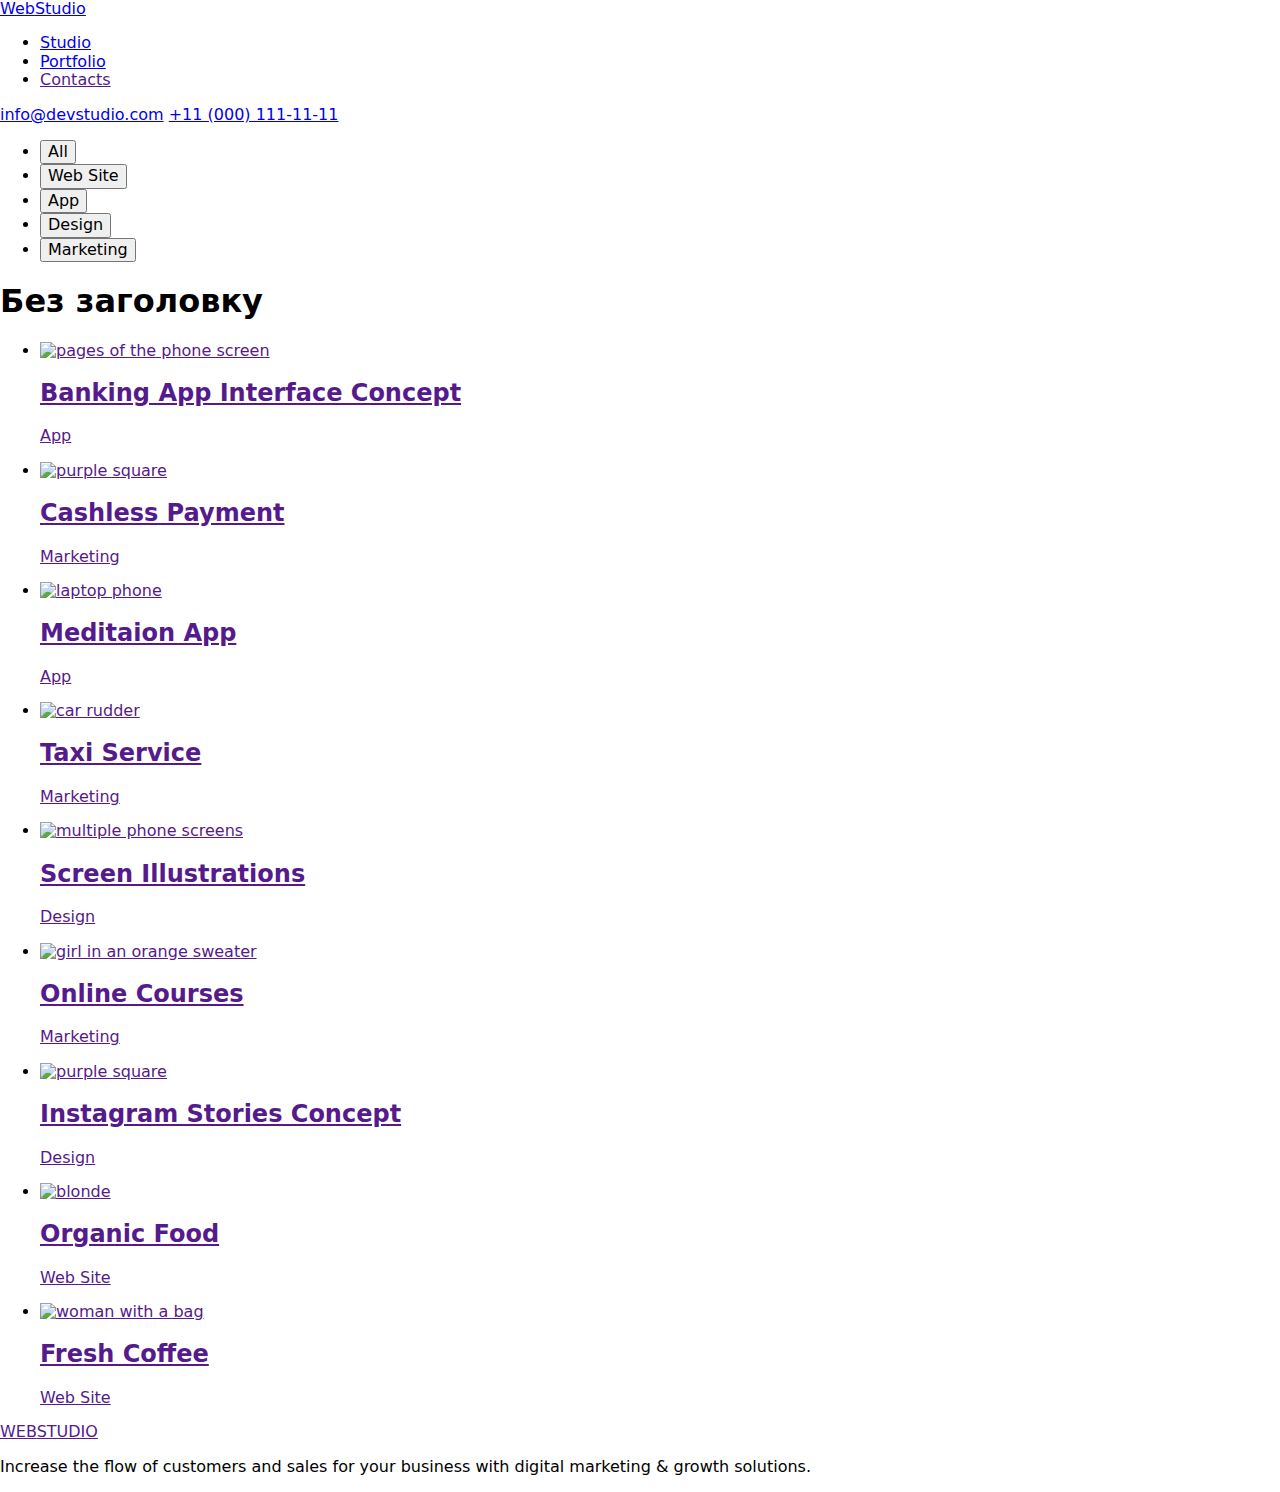
==== portfolio.html @ 45584ac0 "Add files via upload" ====
<!DOCTYPE html>
<html lang="en">
  <head>
    <meta charset="UTF-8" />
    <meta http-equiv="X-UA-Compatible" content="IE=edge" />
    <meta name="viewport" content="width=device-width, initial-scale=1.0" />
    <title>WEB STUDIO</title>
    <link rel="preconnect" href="https://fonts.googleapis.com" />
    <link rel="preconnect" href="https://fonts.gstatic.com" crossorigin />
    <link
      href="https://fonts.googleapis.com/css2?family=Open+Sans:wght@400;600;700&family=Raleway:wght@800&family=Roboto:wght@400;500;700;900&display=swap"
      rel="stylesheet"
    />
    <link
      rel="stylesheet"
      href="https://cdnjs.cloudflare.com/ajax/libs/modern-normalize/1.1.0/modern-normalize.min.css"
    />
    <link rel="stylesheet" href="./css/styles.css" />
  </head>

  <body class="site-body">
    <!-- шапка сторінки -->
    <header class="header">
      <div class="container">
        <nav class="header-navigation">
          <a class="header-logo link" href="/"
            >Web<span class="header-word word">Studio</span></a
          >
          <!-- навігація на інші сторінки -->

          <ul class="header-list list">
            <li class="header-item">
              <a class="header-link link" href="./index.html">Studio</a>
            </li>
            <li class="header- item">
              <a class="header-link link" href="./portfolio.html">Portfolio</a>
            </li>
            <li class="header-item">
              <a class="header-link link" href="">Contacts</a>
            </li>
          </ul>
        </nav>
        <!-- пошта,телефон -->
        <a class="header-mail link" href="mailto:info@devstudio.com"
          >info@devstudio.com</a
        >
        <a class="header-tel link" href="tel:+110001111111"
          >+11 (000) 111-11-11</a
        >
      </div>
    </header>
    <main>
      <section class="about">
        <!-- Фільтр -->
        <div class="container">
          <ul class="about-list list">
            <li class="about-item">
              <button class="about-btn" type="button">All</button>
            </li>
            <li class="about-item">
              <button class="about-btn" type="button">Web Site</button>
            </li>
            <li class="about-item">
              <button class="about-btn" type="button">App</button>
            </li>
            <li class="about-item">
              <button class="about-btn" type="button">Design</button>
            </li>
            <li class="about-item">
              <button class="about-btn" type="button">Marketing</button>
            </li>
          </ul>
        </div>
        <!-- Секція без заголовку -->
        <div class="container">
          <h1 class="page visually-hidden">Без заголовку</h1>
          <ul class="page-list list">
            <li class="page-item">
              <a class="page-link link" href="">
                <img
                  width="360"
                  src="./images/Card_Content1.jpg"
                  alt="pages of the phone screen"
                />
                <div class="post-content">
                  <h2 class="page-title">Banking App Interface Concept</h2>
                  <p class="page-after-text">App</p>
                </div>
              </a>
            </li>
            <li class="page-item">
              <a class="page-link link" href="">
                <img
                  width="360"
                  src="./images/Card_Content2.jpg"
                  alt="purple square"
                />
                <div class="post-content">
                  <h2 class="page-title">Cashless Payment</h2>
                  <p class="page-after-text">Marketing</p>
                </div>
              </a>
            </li>
            <li class="page-item">
              <a class="page-link link" href="">
                <img
                  width="360"
                  src="./images/Card_Content3.jpg"
                  alt="laptop phone"
                />
                <div class="post-content">
                  <h2 class="page-title">Meditaion App</h2>
                  <p class="page-after-text">App</p>
                </div>
              </a>
            </li>
            <li class="page-item">
              <a class="page-link link" href="">
                <img
                  width="360"
                  src="./images/Card_Content4.jpg"
                  alt="car rudder"
                />
                <div class="post-content">
                  <h2 class="page-title">Taxi Service</h2>
                  <p class="page-after-text">Marketing</p>
                </div>
              </a>
            </li>
            <li class="page-item">
              <a class="page-link link" href="">
                <img
                  width="360"
                  src="./images/Card_Content5.jpg"
                  alt="multiple phone screens"
                />
                <div class="post-content">
                  <h2 class="page-title">Screen Illustrations</h2>
                  <p class="page-after-text">Design</p>
                </div>
              </a>
            </li>
            <li class="page-item">
              <a class="page-link link" href="">
                <img
                  width="360"
                  src="./images/Card_Content6.jpg"
                  alt="girl in an orange sweater"
                />
                <div class="post-content">
                  <h2 class="page-title">Online Courses</h2>
                  <p class="page-after-text">Marketing</p>
                </div>
              </a>
            </li>
            <li class="page-item">
              <a class="page-link link" href="">
                <img
                  width="360"
                  src="./images/Card_Content7.jpg"
                  alt="purple square"
                />
                <div class="post-content">
                  <h2 class="page-title">Instagram Stories Concept</h2>
                  <p class="page-after-text">Design</p>
                </div>
              </a>
            </li>
            <li class="page-item">
              <a class="page-link link" href="">
                <img
                  width="360"
                  src="./images/Card_Content8.jpg"
                  alt="blonde"
                />
                <div class="post-content">
                  <h2 class="page-title">Organic Food</h2>
                  <p class="page-after-text">Web Site</p>
                </div>
              </a>
            </li>
            <li class="page-item">
              <a class="page-link link" href="">
                <img
                  width="360"
                  src="./images/Card_Content9.jpg"
                  alt="woman with a bag"
                />
                <div class="post-content">
                  <h2 class="page-title">Fresh Coffee</h2>
                  <p class="page-after-text">Web Site</p>
                </div>
              </a>
            </li>
          </ul>
        </div>
      </section>
    </main>
    <footer class="footer">
      <div class="container">
        <a class="footer-logo link" href=""
          >WEB<span class="footer-word">STUDIO</span></a
        >
        <p class="footer-text">
          Increase the flow of customers and sales for your business with
          digital marketing & growth solutions.
        </p>
      </div>
    </footer>
  </body>
</html>
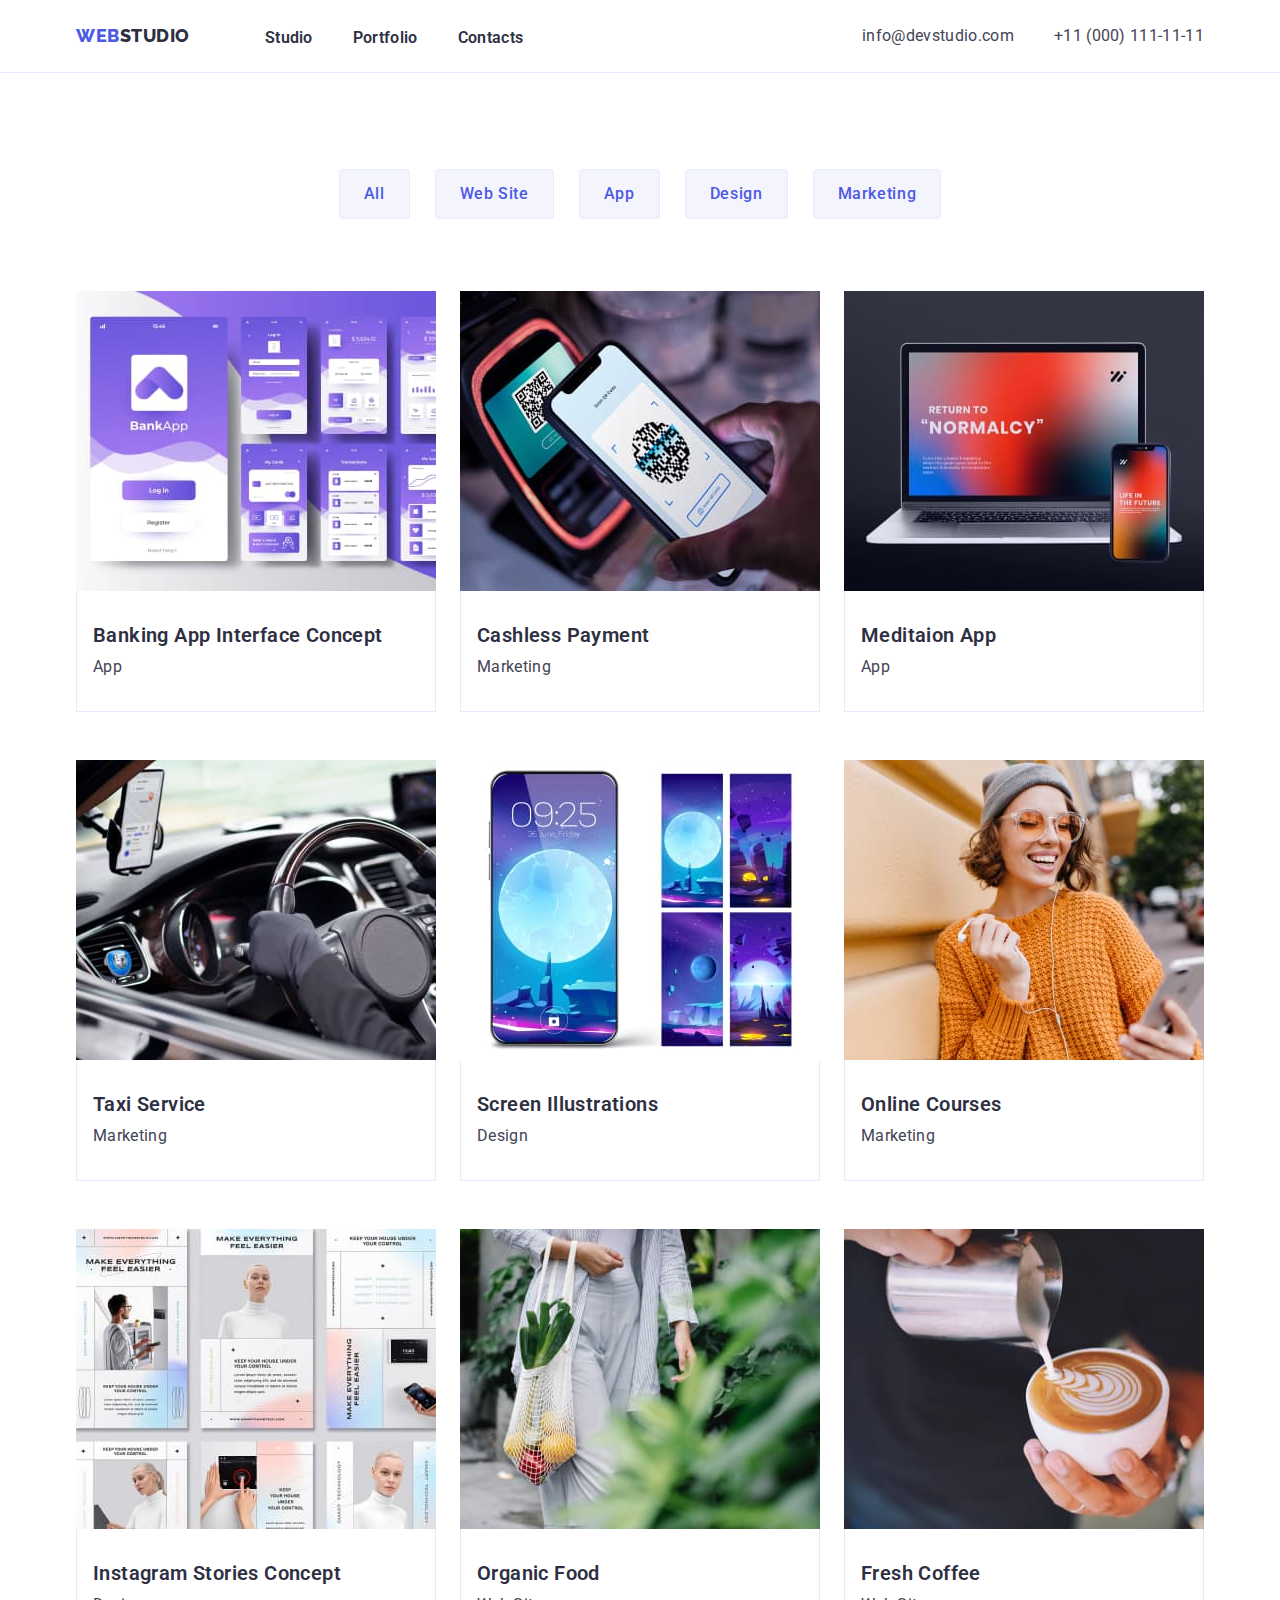
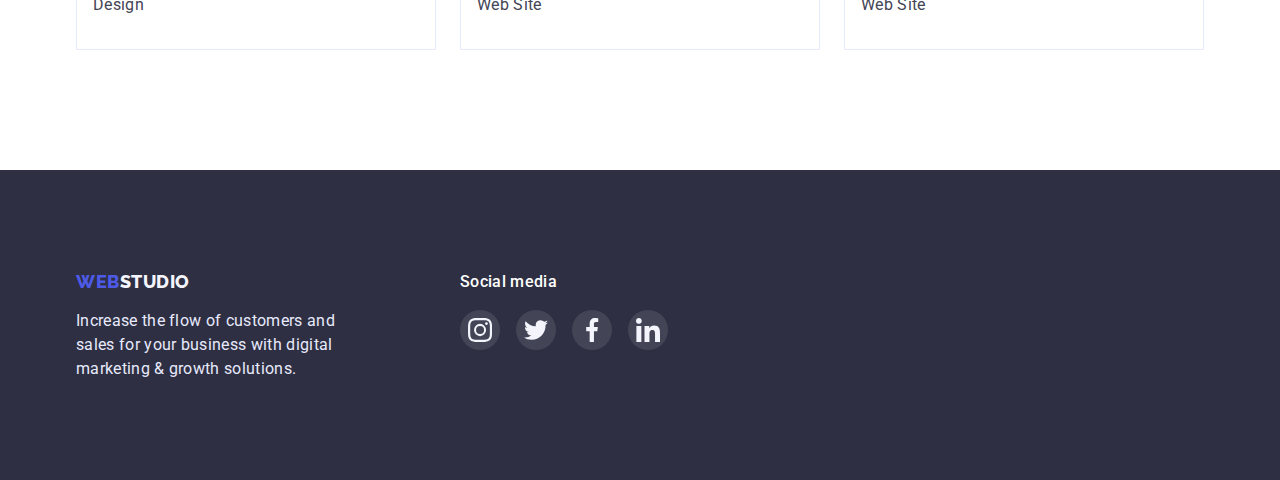
==== commit f9e31352: "Update portfolio.html" ====
--- a/portfolio.html
+++ b/portfolio.html
@@ -198,13 +198,48 @@
     </main>
     <footer class="footer">
       <div class="container">
-        <a class="footer-logo link" href=""
-          >WEB<span class="footer-word">STUDIO</span></a
-        >
-        <p class="footer-text">
-          Increase the flow of customers and sales for your business with
-          digital marketing & growth solutions.
-        </p>
+        <div class="footer-content">
+          <a class="footer-logo link" href=""
+            >WEB<span class="footer-word">STUDIO</span></a
+          >
+          <p class="footer-text">
+            Increase the flow of customers and sales for your business with
+            digital marketing & growth solutions.
+          </p>
+        </div>
+        <div class="soc-media-footer">
+          <h3 class="soc-media-title">Social media</h3>
+          <ul class="soc-media-list list">
+            <li class="soc-media-item">
+              <a href="" class="soc-media-link"
+                ><svg class="soc-media-icon" width="24" height="24">
+                  <use href="./images/icons.svg#icon-instagram-2"></use>
+                </svg>
+              </a>
+            </li>
+            <li class="soc-media-item">
+              <a href="" class="soc-media-link"
+                ><svg class="soc-media-icon" width="24" height="24">
+                  <use href="./images/icons.svg#icon-twitter-1"></use>
+                </svg>
+              </a>
+            </li>
+            <li class="soc-media-item">
+              <a href="" class="soc-media-link"
+                ><svg class="soc-media-icon" width="24" height="24">
+                  <use href="./images/icons.svg#icon-facebook-1"></use>
+                </svg>
+              </a>
+            </li>
+            <li class="soc-media-item">
+              <a href="" class="soc-media-link"
+                ><svg class="soc-media-icon" width="24" height="24">
+                  <use href="./images/icons.svg#icon-linkedin-1"></use>
+                </svg>
+              </a>
+            </li>
+          </ul>
+        </div>
       </div>
     </footer>
   </body>
--- a/css/styles.css
+++ b/css/styles.css
@@ -0,0 +1,577 @@
+:root {
+  --first-title-color: #ffffff;
+  --second-title-color: #2e2f42;
+  --accent-title-color: #4d5ae5;
+  --rest-text-color: #434455;
+  --first-btn-color: #ffffff;
+  --second-btn-color: #4d5ae5;
+  --first-bg-color: #ffffff;
+  --second-bg-color: #f4f4fd;
+  --first-bg-btn-color: #4d5ae5;
+  --second-bg-btn-color: #404bbf;
+  --first-hover-color: #4d5ae5;
+  --second-hover-color: #404bbf;
+  --mail-tel-color: #434455;
+}
+p,
+h1,
+h2,
+h3,
+h4 {
+  margin: 0;
+}
+ul,
+ol {
+  margin: 0;
+  padding-left: 0;
+}
+img {
+  display: block;
+}
+
+body {
+  font-family: "Roboto", sans-serif;
+  color: var(-second-title-color);
+  background-color: var(--first-bg-color);
+  font-size: 20px;
+  font-weight: 500;
+}
+.list {
+  list-style: none;
+}
+.link {
+  text-decoration: none;
+}
+/* .current {} */
+.visually-hidden {
+  position: absolute;
+  width: 1px;
+  height: 1px;
+  margin: -1px;
+  border: 0;
+  padding: 0;
+  white-space: nowrap;
+  clip-path: inset(100%);
+  clip: rect(0 0 0 0);
+  overflow: hidden;
+}
+.container {
+  width: 1158px;
+  margin-left: auto;
+  margin-right: auto;
+  padding-left: 15px;
+  padding-right: 15px;
+  /* outline: 1px solid red; */
+}
+
+.site-body {
+}
+.header {
+  background-color: var(--first-bg-color);
+  padding-top: 24px;
+  padding-bottom: 24px;
+  border-bottom: 1px solid #e7e9fc;
+}
+.header-logo {
+  font-family: "Raleway";
+  font-weight: 800;
+  font-size: 18px;
+  line-height: 1.33;
+  letter-spacing: 0.03em;
+  text-transform: uppercase;
+  color: var(--accent-title-color);
+  margin-right: 75px;
+}
+.header-word {
+  color: var(--second-title-color);
+}
+.header > .container {
+  display: flex;
+  align-items: center;
+}
+
+.header-navigation {
+  display: flex;
+  align-items: center;
+  margin-right: auto;
+}
+.header-list {
+  display: flex;
+  gap: 40px;
+}
+.header-item {
+}
+.header-link {
+  font-weight: 600;
+  font-size: 16px;
+  line-height: 1.5px;
+  letter-spacing: 0.02em;
+  color: var(--second-title-color);
+}
+.header-link:hover,
+.header-link:focus {
+  color: var(--second-hover-color);
+}
+/* .header-link:current (a) {
+   background-color:#4D5AE5;
+} */
+.header-mail:visited .header-tel:visited {
+  color: fuchsia;
+}
+
+.header-mail {
+  font-weight: 400;
+  font-size: 16px;
+  line-height: 1.5;
+  letter-spacing: 0.02em;
+  color: var(--mail-tel-color);
+  margin-right: 40px;
+}
+.header-tel {
+  font-weight: 400;
+  font-size: 16px;
+  line-height: 24px;
+  letter-spacing: 0.02em;
+  color: var(--mail-tel-color);
+}
+
+.header-mail:hover,
+.header-mail:focus,
+.header-tel:hover,
+.header-tel:focus {
+  color: var(--second-hover-color);
+}
+
+/*------------ HERO ------------- */
+
+.hero {
+  background-image: linear-gradient(
+      rgba(46, 47, 66, 0.7),
+      rgba(46, 47, 66, 0.7)
+    ),
+    url(../images/hero_bg.jpg);
+
+  background-repeat: no-repeat;
+  background-position: center;
+  background-size: 1440px;
+  padding-top: 190px;
+  padding-bottom: 185px;
+}
+.hero > .container {
+  display: flex;
+  flex-direction: column;
+  align-items: center;
+  text-align: center;
+}
+.hero-title {
+  font-family: "Roboto", sans-serif;
+  font-size: 56px;
+  line-height: calc(60 / 56);
+  letter-spacing: 0.02em;
+  color: var(--first-title-color);
+
+  margin-bottom: 45px;
+  max-width: 496px;
+}
+.hero-btn {
+  font-family: inherit;
+  font-weight: 600;
+  font-size: 16px;
+  line-height: 1.18;
+  letter-spacing: 0.04em;
+  color: var(--first-btn-color);
+  background-color: var(--first-bg-btn-color);
+  cursor: pointer;
+
+  min-width: 169px;
+  height: 59px;
+  border-radius: 4px;
+  border-color: transparent;
+  display: line-block;
+}
+.hero-btn:hover,
+.hero-btn:focus {
+  color: var(--first-btn-color);
+  background-color: var(--second-bg-btn-color);
+  box-shadow: 0px 4px 4px rgba(0, 0, 0, 0.15);
+  border-radius: 4px;
+}
+.strategy {
+  padding-top: 123px;
+  padding-bottom: 120px;
+}
+.strategy > .container {
+  display: flex;
+}
+.strategy-title {
+}
+.strategy-list {
+  display: flex;
+  gap: 25px;
+}
+.features-icon {
+  display: block;
+  justify-content: center;
+  align-items: center;
+  width: 264px;
+  height: 112px;
+  background: #f4f4fd;
+  border-radius: 4px;
+  margin-bottom: 8px;
+}
+.strategy-item {
+}
+.strategy-icon {
+  margin: 24px 100px;
+}
+.strategy-subtitle {
+  font-weight: 500;
+  line-height: 1.2;
+  letter-spacing: 0.02em;
+  color: var(--second-title-color);
+  margin-bottom: 8px;
+}
+.strategy-text {
+  font-weight: 400;
+  font-size: 16px;
+  line-height: 1.5;
+  letter-spacing: 0.02em;
+  color: var(--rest-text-color);
+  width: 264px;
+}
+.works {
+  padding-bottom: 120px;
+}
+.works > .container {
+  display: flex;
+  flex-direction: column;
+  align-items: center;
+}
+
+.works-title {
+  font-weight: 700;
+  font-size: 36px;
+  line-height: 1.11;
+  letter-spacing: 0.02em;
+  text-transform: capitalize;
+  margin-bottom: 72px;
+  min-width: 325px;
+}
+.works-list {
+  display: flex;
+  gap: 25px;
+}
+
+.team {
+  background-color: var(--second-bg-color);
+  padding-bottom: 120px;
+  padding-top: 120px;
+}
+.team > .container {
+  display: flex;
+  flex-direction: column;
+  align-items: center;
+}
+.team-title {
+  font-weight: 700;
+  font-size: 36px;
+  line-height: 1.11;
+  letter-spacing: 0.02em;
+  text-transform: capitalize;
+  margin-bottom: 72px;
+}
+.team-list {
+  display: flex;
+  gap: 25px;
+}
+.team-item {
+  display: flex;
+  flex-direction: column;
+  align-items: center;
+  background-color: var(--first-btn-color);
+  box-shadow: 0px 1px 6px rgba(46, 47, 66, 0.08),
+    0px 1px 1px rgba(46, 47, 66, 0.16), 0px 2px 1px rgba(46, 47, 66, 0.08);
+  border-radius: 0px 0px 4px 4px;
+}
+.team-content {
+  padding-top: 32px;
+  padding-bottom: 32px;
+  text-align: center;
+}
+.team-name {
+  font-size: 20px;
+  line-height: 1.2;
+  letter-spacing: 0.02em;
+  margin-bottom: 8px;
+}
+.team-position {
+  font-weight: 400;
+  font-size: 16px;
+  line-height: 1.5;
+  letter-spacing: 0.02em;
+  color: var(--rest-text-color);
+  margin-bottom: 8px;
+}
+
+.team-soc-list {
+  display: flex;
+  justify-content: center;
+  gap: 24px;
+}
+
+.team-soc-item {
+  width: 40px;
+  height: 40px;
+}
+.team-soc-link {
+  width: 100%;
+  height: 100%;
+  background-color: var(--first-bg-btn-color);
+  border-radius: 50%;
+  display: flex;
+  align-items: center;
+  justify-content: center;
+}
+.team-soc-icon {
+}
+.team-soc-link:hover,
+.team-soc-link:focus {
+  background-color: var(--second-bg-btn-color);
+}
+
+.Customers {
+  padding-top: 120px;
+  padding-bottom: 120px;
+}
+.Customers > .container {
+  display: flex;
+  flex-direction: column;
+  align-items: center;
+  text-align: center;
+}
+.customers-title {
+  font-weight: 700;
+  font-size: 36px;
+  line-height: calc(40 / 36);
+  text-align: center;
+  letter-spacing: 0.02em;
+  text-transform: capitalize;
+  color: #2e2f42;
+  padding-bottom: 72px;
+}
+.customers-list {
+  display: flex;
+  gap: 24px;
+}
+.customers-item {
+  width: 168px;
+  height: 88px;
+  display: flex;
+  align-items: center;
+  justify-content: center;
+}
+
+.customers-link {
+  width: 100%;
+  height: 100%;
+  border: 1px solid #8e8f99;
+  border-radius: 4px;
+  align-items: center;
+  justify-content: center;
+  display: flex;
+}
+.customers-link:hover,
+.customers-link:focus {
+  border-color: #404bbf;
+}
+.customers-link:hover .customers-icon,
+.customers-link:focus .customers-icon {
+  fill: #404bbf;
+}
+
+.customers-icon {
+  fill: #8e8f99;
+}
+
+.footer {
+  background-color: #2e2f42;
+  padding-top: 100px;
+  padding-bottom: 100px;
+}
+.footer > .container {
+  display: flex;
+}
+
+.footer-content {
+  width: 264px;
+  height: 110px;
+  margin-right: 120px;
+}
+.footer-logo {
+  color: var(--accent-title-color);
+  font-family: "Raleway";
+  font-weight: 800;
+  font-size: 18px;
+  line-height: calc(21 / 18);
+  letter-spacing: 0.03em;
+  text-transform: uppercase;
+  color: var(--accent-title-color);
+}
+
+.footer-word {
+  font-family: "Raleway";
+  font-weight: 800;
+  font-size: 18px;
+  line-height: 1.16;
+  letter-spacing: 0.03em;
+  text-transform: uppercase;
+  color: #f4f4fd;
+}
+.footer-text {
+  font-weight: 400;
+  font-size: 16px;
+  line-height: 1.5;
+  letter-spacing: 0.02em;
+  color: #e7e9fc;
+  width: 264px;
+  margin-top: 16px;
+}
+
+.soc-media-footer {
+  display: flex;
+  flex-direction: column;
+}
+.soc-media-title {
+  font-family: "Roboto";
+  font-style: normal;
+  font-weight: 500;
+  font-size: 16px;
+  line-height: 1.5;
+  letter-spacing: 0.02em;
+  color: #ffffff;
+  margin-bottom: 16px;
+}
+.soc-media-list {
+  display: flex;
+  justify-content: center;
+  gap: 16px;
+}
+
+.soc-media-item {
+  height: 40px;
+  width: 40px;
+}
+
+.soc-media-link {
+  height: 100%;
+  width: 100%;
+  background: rgba(255, 255, 255, 0.1);
+  border-radius: 50%;
+  display: flex;
+  align-items: center;
+  justify-content: center;
+}
+.soc-media-link:hover,
+.soc-media-link:focus {
+  background: #31d0aa;
+}
+.soc-media-icon {
+}
+/* -------portfolio---------- */
+
+.about {
+  align-items: center;
+  padding-top: 96px;
+  padding-bottom: 120px;
+}
+.about > .container {
+  display: flex;
+  justify-content: center;
+}
+.about-list {
+  display: flex;
+  display: line-block;
+  gap: 25px;
+  align-items: center;
+  margin-bottom: 72px;
+}
+.about-item {
+}
+.about-btn {
+  font-family: inherit;
+  font-style: normal;
+  font-weight: 500;
+  font-size: 16px;
+  line-height: 1.5;
+  display: flex;
+  text-align: center;
+  letter-spacing: 0.04em;
+  color: #4d5ae5;
+  color: var(--second-btn-color);
+  background: var(--second-bg-btn-color);
+  cursor: pointer;
+  border-color: transparent;
+  padding: 12px 24px;
+  background: #f4f4fd;
+  border: 1px solid #e7e9fc;
+  border-radius: 4px;
+}
+
+.about-btn:hover,
+.about-btn:focus {
+  color: var(--first-btn-color);
+  background-color: var(--first-bg-btn-color);
+  box-shadow: 0px 3px 1px rgba(0, 0, 0, 0.1), 0px 2px 1px rgba(0, 0, 0, 0.08),
+    0px 2px 2px rgba(0, 0, 0, 0.12);
+  border-radius: 4px;
+}
+
+.page > .container {
+}
+.page-list {
+  display: flex;
+  flex-wrap: wrap;
+  column-gap: 24px;
+  row-gap: 48px;
+}
+
+.page-item {
+  background: var(--first-btn-color);
+  width: calc((100% - 48px) / 3);
+}
+.page-item:hover {
+  border: 0.5px solid #f4f4fd;
+  box-shadow: 0px 1px 6px rgba(46, 47, 66, 0.08),
+    0px 1px 1px rgba(46, 47, 66, 0.16), 0px 2px 1px rgba(46, 47, 66, 0.08);
+}
+.page-link {
+  /* background: var(--first-btn-color);
+  width: calc((100% - 48px) / 3); */
+}
+.page-link:hover {
+  /* border: 0.5px solid #f4f4fd;
+  box-shadow: 0px 1px 6px rgba(46, 47, 66, 0.08),
+    0px 1px 1px rgba(46, 47, 66, 0.16), 0px 2px 1px rgba(46, 47, 66, 0.08); */
+}
+
+.page-title {
+  font-weight: 600;
+  font-size: 20px;
+  line-height: 1.2;
+  letter-spacing: 0.02em;
+  color: var(--second-title-color);
+  margin-bottom: 8px;
+}
+.page-after-text {
+  font-weight: 400;
+  font-size: 16px;
+  line-height: 1.5;
+  letter-spacing: 0.02em;
+  color: var(--rest-text-color);
+}
+.post-content {
+  padding: 32px 16px;
+  border-bottom: 1px solid #e7e9fc;
+  border-left: 1px solid #e7e9fc;
+  border-right: 1px solid #e7e9fc;
+}
